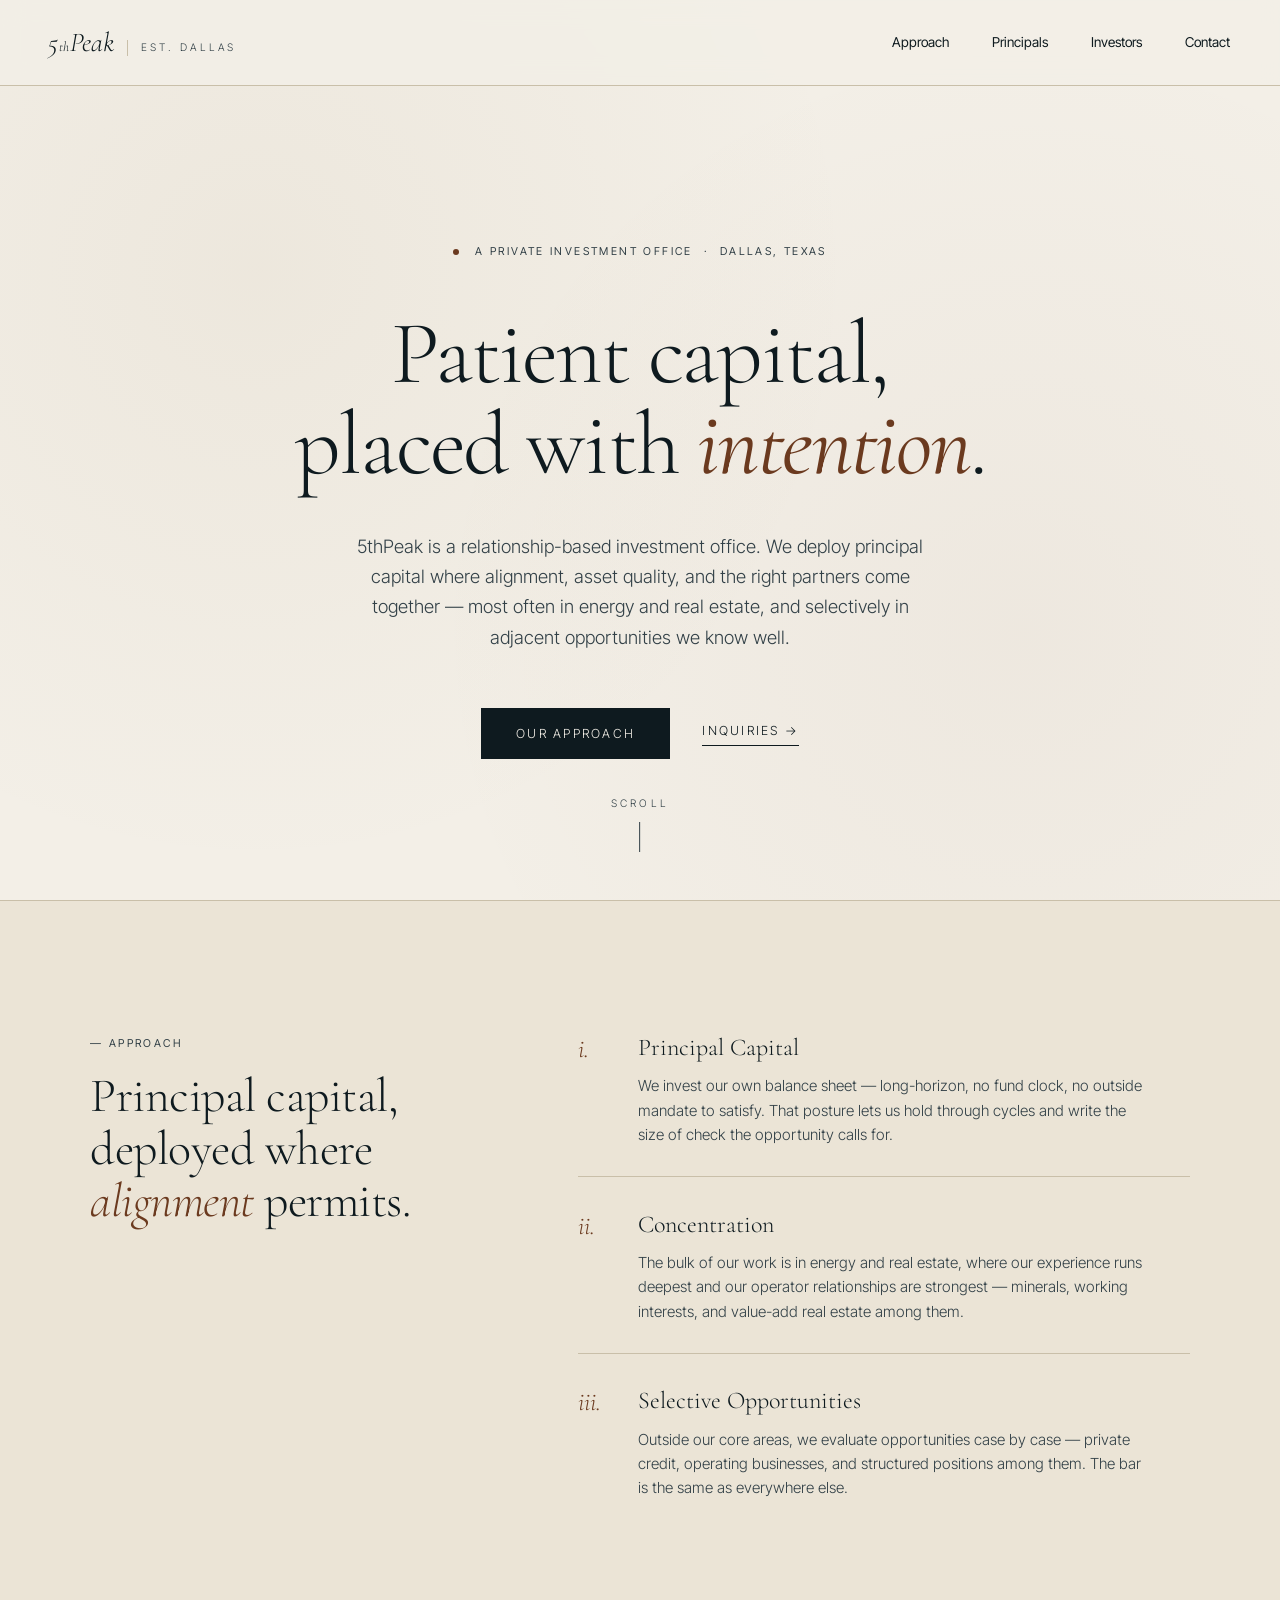
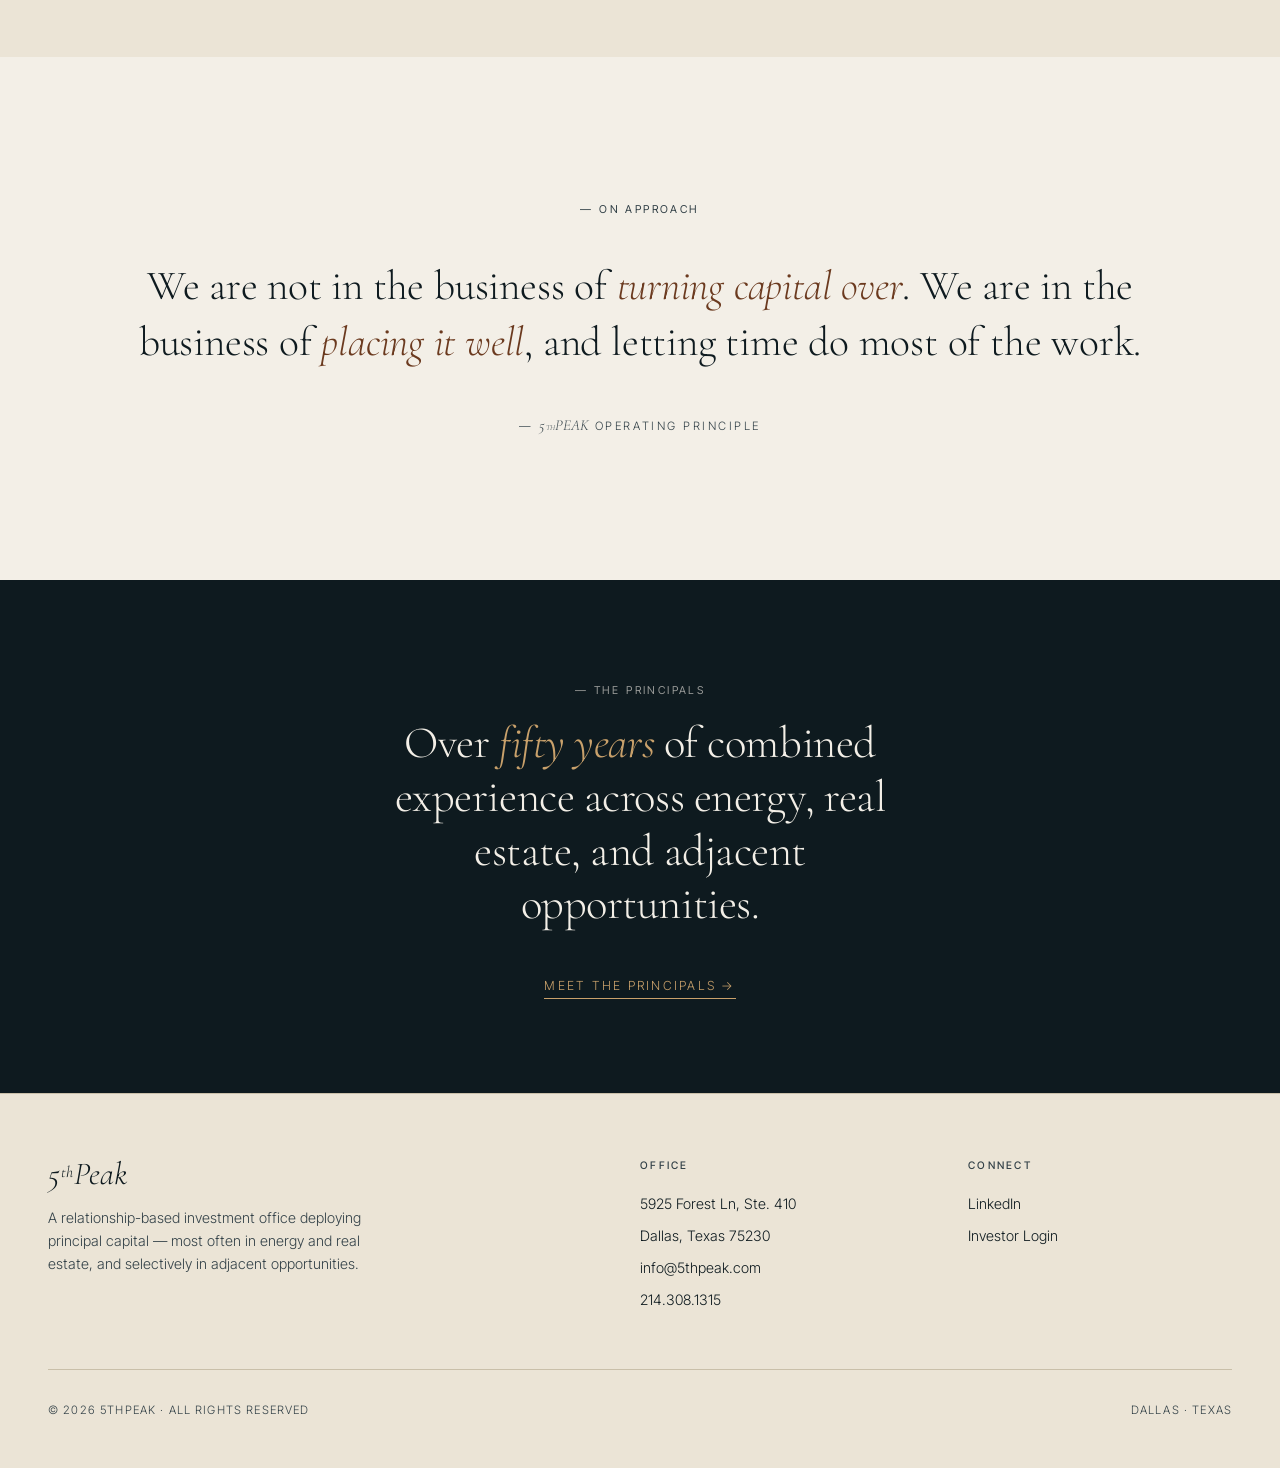
==== index.html @ 47a08d06 "Initial commit — 5thPeak static site" ====
<!DOCTYPE html>
<html lang="en">
<head>
<meta charset="UTF-8">
<meta name="viewport" content="width=device-width, initial-scale=1.0">
<title>5thPeak — A Private Investment Office in Dallas</title>
<meta name="description" content="5thPeak is a relationship-based private investment office in Dallas, Texas. We deploy principal capital where alignment, asset quality, and the right partners come together — most often in energy and real estate.">
<meta name="theme-color" content="#f3efe7">
<link rel="canonical" href="https://www.5thpeak.com/">

<!-- Favicons -->
<link rel="icon" type="image/svg+xml" href="/favicon.svg">
<link rel="icon" type="image/png" sizes="32x32" href="/favicon-32.png">
<link rel="apple-touch-icon" sizes="180x180" href="/apple-touch-icon.png">

<!-- Open Graph -->
<meta property="og:type" content="website">
<meta property="og:site_name" content="5thPeak">
<meta property="og:title" content="5thPeak — A Private Investment Office in Dallas">
<meta property="og:description" content="A relationship-based investment office deploying principal capital in energy, real estate, and selectively in adjacent opportunities.">
<meta property="og:url" content="https://www.5thpeak.com/">
<meta property="og:image" content="https://www.5thpeak.com/og-image.png">
<meta property="og:image:width" content="1200">
<meta property="og:image:height" content="630">

<!-- Twitter -->
<meta name="twitter:card" content="summary_large_image">
<meta name="twitter:title" content="5thPeak — A Private Investment Office in Dallas">
<meta name="twitter:description" content="A relationship-based investment office deploying principal capital in energy, real estate, and selectively in adjacent opportunities.">
<meta name="twitter:image" content="https://www.5thpeak.com/og-image.png">

<!-- Fonts -->
<link rel="preconnect" href="https://fonts.googleapis.com">
<link rel="preconnect" href="https://fonts.gstatic.com" crossorigin>
<link href="https://fonts.googleapis.com/css2?family=Cormorant+Garamond:ital,wght@0,300;0,400;0,500;1,300;1,400&family=Inter+Tight:wght@300;400;500&display=swap" rel="stylesheet">

<link rel="stylesheet" href="/assets/css/site.css">

<!-- JSON-LD: Organization (NAP for Knowledge Panel / local search) -->
<script type="application/ld+json">
{
  "@context": "https://schema.org",
  "@type": "Organization",
  "name": "5thPeak",
  "url": "https://www.5thpeak.com",
  "logo": "https://www.5thpeak.com/icon-512.png",
  "image": "https://www.5thpeak.com/og-image.png",
  "description": "A relationship-based private investment office deploying principal capital in energy, real estate, and selectively in adjacent opportunities.",
  "address": {
    "@type": "PostalAddress",
    "streetAddress": "5925 Forest Ln, Ste. 410",
    "addressLocality": "Dallas",
    "addressRegion": "TX",
    "postalCode": "75230",
    "addressCountry": "US"
  },
  "telephone": "+1-214-308-1315",
  "email": "info@5thpeak.com",
  "sameAs": [
    "https://www.linkedin.com/company/5thpeak/"
  ]
}
</script>
</head>
<body>

<a class="skip-link" href="#main">Skip to content</a>

<nav aria-label="Primary">
  <div class="brand">
    <a href="/" class="wordmark" aria-label="5thPeak — Home">5<span class="th">th</span>Peak</a>
    <span class="brand-sub">Est. Dallas</span>
  </div>
  <div class="nav-links">
    <a href="/approach.html">Approach</a>
    <a href="/principals.html">Principals</a>
    <a href="/investors.html">Investors</a>
    <a href="/contact.html">Contact</a>
  </div>
</nav>

<main id="main">

  <section class="hero">
    <div class="hero-inner">
      <div class="hero-meta">
        <span class="dot" aria-hidden="true"></span>
        <span class="mono-label">A private investment office &nbsp;·&nbsp; Dallas, Texas</span>
      </div>
      <h1>Patient capital,<br>placed with <em>intention</em>.</h1>
      <p class="hero-lede">
        5thPeak is a relationship-based investment office. We deploy principal capital
        where alignment, asset quality, and the right partners come together — most
        often in energy and real estate, and selectively in adjacent opportunities we
        know well.
      </p>
      <div class="hero-cta">
        <a href="/approach.html" class="btn-primary">Our Approach</a>
        <a href="/contact.html" class="btn-link">Inquiries <span aria-hidden="true">→</span></a>
      </div>
    </div>
    <a href="#approach" class="scroll-cue" aria-label="Scroll to approach">Scroll</a>
  </section>

  <section class="approach" id="approach">
    <div class="approach-inner">
      <div class="approach-head">
        <span class="mono-label">— Approach</span>
        <h2>Principal capital, deployed where <em>alignment</em> permits.</h2>
      </div>
      <div>
        <div class="pillar">
          <span class="pillar-num" aria-hidden="true">i.</span>
          <div>
            <div class="pillar-name">Principal Capital</div>
            <p class="pillar-desc">
              We invest our own balance sheet — long-horizon, no fund clock, no outside
              mandate to satisfy. That posture lets us hold through cycles and write the
              size of check the opportunity calls for.
            </p>
          </div>
        </div>
        <div class="pillar">
          <span class="pillar-num" aria-hidden="true">ii.</span>
          <div>
            <div class="pillar-name">Concentration</div>
            <p class="pillar-desc">
              The bulk of our work is in energy and real estate, where our experience runs
              deepest and our operator relationships are strongest — minerals, working
              interests, and value-add real estate among them.
            </p>
          </div>
        </div>
        <div class="pillar">
          <span class="pillar-num" aria-hidden="true">iii.</span>
          <div>
            <div class="pillar-name">Selective Opportunities</div>
            <p class="pillar-desc">
              Outside our core areas, we evaluate opportunities case by case — private
              credit, operating businesses, and structured positions among them. The bar
              is the same as everywhere else.
            </p>
          </div>
        </div>
      </div>
    </div>
  </section>

  <section class="philosophy">
    <span class="mono-label">— On Approach</span>
    <blockquote>
      We are not in the business of <em>turning capital over</em>.
      We are in the business of <em>placing it well</em>, and
      letting time do most of the work.
    </blockquote>
    <cite>— <span class="wordmark">5<span class="th">th</span>Peak</span> Operating Principle</cite>
  </section>

  <section class="team-sliver">
    <span class="mono-label">— The Principals</span>
    <h3>Over <em>fifty years</em> of combined experience across energy, real estate, and adjacent opportunities.</h3>
    <a href="/principals.html" class="team-link">Meet the Principals <span aria-hidden="true">→</span></a>
  </section>

</main>

<footer>
  <div class="footer-grid">
    <div class="footer-brand">
      <a href="/" class="wordmark">5<span class="th">th</span>Peak</a>
      <p class="footer-tagline">
        A relationship-based investment office deploying principal capital — most often
        in energy and real estate, and selectively in adjacent opportunities.
      </p>
    </div>
    <div class="footer-col">
      <h4>Office</h4>
      <p>5925 Forest Ln, Ste. 410</p>
      <p>Dallas, Texas 75230</p>
      <a href="mailto:info@5thpeak.com">info@5thpeak.com</a>
      <a href="tel:+12143081315">214.308.1315</a>
    </div>
    <div class="footer-col">
      <h4>Connect</h4>
      <a href="https://www.linkedin.com/company/5thpeak/" target="_blank" rel="noopener">LinkedIn</a>
      <a href="/investors.html">Investor Login</a>
    </div>
  </div>
  <div class="footer-bottom">
    <span>© 2026 5THPEAK · ALL RIGHTS RESERVED</span>
    <span>DALLAS · TEXAS</span>
  </div>
</footer>

</body>
</html>
---- assets/css/site.css ----
/* ==========================================================================
   5thPeak — site-wide stylesheet
   ========================================================================== */

:root {
  --ink: #0e1a1f;
  --ink-soft: #324047;
  --paper: #f3efe7;
  --paper-warm: #ebe4d6;
  --rule: #c9bfa9;
  --accent: #6b3a1f;
  --gold: #c9a16b;        /* used for team-link on dark; was previously hard-coded */
}

* { margin: 0; padding: 0; box-sizing: border-box; }
html { scroll-behavior: smooth; }
html, body { background: var(--paper); color: var(--ink); }
body {
  font-family: 'Inter Tight', sans-serif;
  font-weight: 300;
  line-height: 1.55;
  overflow-x: hidden;
}

/* ===== Skip link (visible on focus) ===== */

.skip-link {
  position: absolute;
  left: 0.75rem;
  top: 0.75rem;
  transform: translateY(-150%);
  background: var(--ink);
  color: var(--paper);
  padding: 0.6rem 1rem;
  font-size: 0.78rem;
  letter-spacing: 0.18em;
  text-transform: uppercase;
  text-decoration: none;
  z-index: 200;
  transition: transform 0.2s;
}
.skip-link:focus,
.skip-link:focus-visible {
  transform: translateY(0);
  outline: 2px solid var(--accent);
  outline-offset: 2px;
}

/* ===== Global focus ring ===== */

a:focus-visible,
button:focus-visible,
[type="submit"]:focus-visible {
  outline: 2px solid var(--accent);
  outline-offset: 3px;
  border-radius: 1px;
}

/* ===== Type primitives ===== */

.mono-label {
  font-family: 'Inter Tight', sans-serif;
  font-size: 0.68rem;
  letter-spacing: 0.22em;
  text-transform: uppercase;
  color: var(--ink-soft);
  font-weight: 400;
}

/* The wordmark — closed up "5thPeak", italic 300.
   Spec: "th" sized so its top aligns with the top of the 5 (cap-height aligned),
   NOT a true floating superscript. */
.wordmark {
  font-family: 'Cormorant Garamond', serif;
  font-style: italic;
  font-weight: 300;
  letter-spacing: 0.005em;
  color: var(--ink);
  line-height: 1;
  display: inline-flex;
  align-items: baseline;
  text-decoration: none;
}
.wordmark .th {
  font-size: 0.5em;        /* th renders at half the size of the 5 / Peak */
  vertical-align: 0.45em;  /* baseline raised; tops sit just below the cap of the 5 */
  margin-left: 0.05em;     /* a hair of optical breathing room after the 5 */
  margin-right: 0.06em;    /* and before the P */
  letter-spacing: 0;
}

/* ===== Nav (shared across all pages) ===== */

nav {
  position: fixed; top: 0; left: 0; right: 0; z-index: 100;
  padding: 1.6rem 3rem;
  display: flex; justify-content: space-between; align-items: center;
  background: rgba(243, 239, 231, 0.85);
  backdrop-filter: blur(12px);
  -webkit-backdrop-filter: blur(12px);
  border-bottom: 1px solid var(--rule);
}
.brand { display: flex; align-items: baseline; gap: 0.8rem; }
.brand .wordmark { font-size: 1.7rem; }
.brand-sub {
  font-size: 0.65rem; letter-spacing: 0.3em; text-transform: uppercase;
  color: var(--ink-soft);
  padding-left: 0.8rem;
  border-left: 1px solid var(--rule);
}
.nav-links { display: flex; gap: 2.5rem; align-items: center; }
.nav-links a {
  color: var(--ink); text-decoration: none;
  font-size: 0.85rem; font-weight: 400;
  padding: 0.4rem 0.1rem;
  transition: color 0.3s;
}
.nav-links a:hover { color: var(--accent); }
.nav-links a[aria-current="page"],
.nav-links a.current { color: var(--accent); }

/* ===== Hero / page header ===== */

.hero {
  min-height: 100vh;          /* fallback */
  min-height: 100svh;         /* mobile-safe */
  padding: 11rem 3rem 5rem;
  position: relative;
  display: flex;
  align-items: center;
  justify-content: center;
}
.hero::before {
  content: ""; position: absolute; inset: 0;
  background-image:
    radial-gradient(circle at 20% 30%, rgba(138, 109, 59, 0.06) 0%, transparent 50%),
    radial-gradient(circle at 80% 70%, rgba(107, 58, 31, 0.04) 0%, transparent 50%);
  pointer-events: none;
}
.hero-inner { max-width: 1000px; text-align: center; position: relative; }
.hero-meta { display: inline-flex; gap: 1rem; align-items: center; margin-bottom: 3rem; }
.hero-meta .dot { width: 6px; height: 6px; border-radius: 50%; background: var(--accent); }
.hero h1 {
  font-family: 'Cormorant Garamond', serif;
  font-weight: 300;
  font-size: clamp(3.5rem, 7vw, 6rem);
  line-height: 1.02;
  letter-spacing: -0.02em;
  color: var(--ink);
  margin: 0 auto;
  max-width: 18ch;
}
.hero h1 em { font-style: italic; color: var(--accent); font-weight: 400; }
.hero-lede {
  margin: 2.5rem auto 0;
  font-size: 1.15rem;
  line-height: 1.65;
  color: var(--ink-soft);
  max-width: 36rem;
}
.hero-cta { margin-top: 3.5rem; display: flex; gap: 2rem; align-items: center; justify-content: center; flex-wrap: wrap; }
.btn-primary {
  background: var(--ink); color: var(--paper);
  padding: 1rem 2.2rem;
  font-family: 'Inter Tight', sans-serif;
  font-size: 0.78rem; letter-spacing: 0.18em; text-transform: uppercase;
  border: none; cursor: pointer;
  transition: background 0.3s;
  text-decoration: none;
  display: inline-block;
}
.btn-primary:hover { background: var(--accent); }
.btn-link {
  color: var(--ink); text-decoration: none;
  font-size: 0.78rem; letter-spacing: 0.18em; text-transform: uppercase;
  border-bottom: 1px solid var(--ink);
  padding-bottom: 0.3rem;
}
.scroll-cue {
  position: absolute;
  bottom: 3rem; left: 50%; transform: translateX(-50%);
  font-family: 'Inter Tight', sans-serif;
  font-size: 0.65rem; letter-spacing: 0.3em; text-transform: uppercase;
  color: var(--ink-soft);
  text-decoration: none;
  display: flex; flex-direction: column; align-items: center; gap: 0.6rem;
  background: none; border: none; cursor: pointer;
  font-weight: 300;
}
.scroll-cue::after { content: ""; width: 1px; height: 30px; background: var(--ink-soft); }
.scroll-cue:hover { color: var(--accent); }

/* Inner page header (lighter than hero) */
.page-header {
  padding: 11rem 3rem 5rem;
  text-align: center;
  border-bottom: 1px solid var(--rule);
  position: relative;
}
.page-header::before {
  content: ""; position: absolute; inset: 0;
  background-image:
    radial-gradient(circle at 25% 40%, rgba(138, 109, 59, 0.05) 0%, transparent 50%),
    radial-gradient(circle at 75% 60%, rgba(107, 58, 31, 0.04) 0%, transparent 50%);
  pointer-events: none;
}
.page-header-inner {
  max-width: 900px;
  margin: 0 auto;
  position: relative;
}
.page-header .mono-label { display: inline-block; margin-bottom: 1.5rem; }
.page-header h1 {
  font-family: 'Cormorant Garamond', serif;
  font-weight: 300;
  font-size: clamp(3rem, 6vw, 5rem);
  line-height: 1.05;
  letter-spacing: -0.02em;
  margin: 0 auto 2rem;
}
.page-header h1 em { font-style: italic; color: var(--accent); font-weight: 400; }
.page-lede {
  font-size: 1.1rem;
  line-height: 1.65;
  color: var(--ink-soft);
  max-width: 32rem;
  margin: 0 auto;
}

/* ===== Approach (landing) ===== */

.approach {
  padding: 8rem 3rem;
  border-top: 1px solid var(--rule);
  background: var(--paper-warm);
}
.approach-inner {
  max-width: 1100px;
  margin: 0 auto;
  display: grid;
  grid-template-columns: 1fr 1.5fr;
  gap: 5rem;
  align-items: start;
}
.approach-head h2 {
  font-family: 'Cormorant Garamond', serif;
  font-weight: 300;
  font-size: clamp(2.2rem, 4vw, 3rem);
  letter-spacing: -0.01em;
  line-height: 1.1;
  margin-top: 1rem;
}
.approach-head h2 em { font-style: italic; color: var(--accent); }
.pillar {
  display: grid;
  grid-template-columns: 60px 1fr;
  padding: 1.8rem 0;
  border-bottom: 1px solid var(--rule);
  align-items: start;
}
.pillar:first-child { padding-top: 0; }
.pillar:last-child { border-bottom: none; }
.pillar-num {
  font-family: 'Cormorant Garamond', serif;
  font-size: 1.6rem; font-style: italic;
  color: var(--accent);
}
.pillar-name {
  font-family: 'Cormorant Garamond', serif;
  font-size: 1.5rem;
  margin-bottom: 0.5rem;
  color: var(--ink);
}
.pillar-desc {
  font-size: 0.95rem;
  color: var(--ink-soft);
  line-height: 1.6;
  max-width: 32rem;
}

/* ===== Philosophy block ===== */

.philosophy {
  padding: 9rem 3rem;
  max-width: 1100px;
  margin: 0 auto;
  text-align: center;
}
.philosophy .mono-label { display: block; margin-bottom: 2.5rem; }
.philosophy blockquote {
  font-family: 'Cormorant Garamond', serif;
  font-weight: 300;
  font-size: clamp(1.8rem, 3.5vw, 2.6rem);
  line-height: 1.35;
  color: var(--ink);
  letter-spacing: -0.005em;
}
.philosophy blockquote em { font-style: italic; color: var(--accent); }
.philosophy cite {
  display: block;
  margin-top: 3rem;
  font-style: normal;
  font-size: 0.72rem;
  letter-spacing: 0.22em;
  text-transform: uppercase;
  color: var(--ink-soft);
}
.philosophy cite .wordmark { font-size: 0.95rem; color: var(--ink-soft); }

/* ===== Team sliver (landing) ===== */

.team-sliver {
  padding: 6rem 3rem;
  background: var(--ink);
  color: var(--paper);
  text-align: center;
}
.team-sliver .mono-label { color: rgba(243, 239, 231, 0.6); }
.team-sliver h3 {
  font-family: 'Cormorant Garamond', serif;
  font-weight: 300;
  font-size: clamp(2rem, 3.5vw, 2.8rem);
  letter-spacing: -0.01em;
  line-height: 1.2;
  margin: 1rem auto 2.5rem;
  max-width: 36rem;
}
.team-sliver h3 em { font-style: italic; color: var(--gold); }
.team-link {
  color: var(--gold);
  text-decoration: none;
  font-size: 0.78rem; letter-spacing: 0.18em; text-transform: uppercase;
  border-bottom: 1px solid var(--gold);
  padding-bottom: 0.3rem;
}

/* ===== Principals masthead ===== */

.principals {
  padding: 7rem 3rem;
  max-width: 1100px;
  margin: 0 auto;
}
.principal {
  display: grid;
  grid-template-columns: 280px 1fr;
  gap: 4rem;
  padding: 4rem 0;
  border-bottom: 1px solid var(--rule);
  align-items: start;
}
.principal:first-child { padding-top: 0; }
.principal:last-child { border-bottom: none; }
.principal-id { position: relative; }
.principal-num {
  font-family: 'Cormorant Garamond', serif;
  font-style: italic;
  font-size: 1rem;
  color: var(--accent);
  margin-bottom: 1.2rem;
  display: block;
}
.principal-name {
  font-family: 'Cormorant Garamond', serif;
  font-weight: 300;
  font-size: 2rem;
  line-height: 1.1;
  letter-spacing: -0.01em;
  color: var(--ink);
  margin-bottom: 0.6rem;
}
.principal-role {
  font-size: 0.72rem;
  letter-spacing: 0.22em;
  text-transform: uppercase;
  color: var(--ink-soft);
  font-weight: 400;
}
.principal-bio {
  font-size: 1rem;
  line-height: 1.75;
  color: var(--ink);
  max-width: 38rem;
}
.principal-bio p + p { margin-top: 1.2rem; }
.principal-bio em { font-style: italic; }

/* ===== Approach detail page ===== */

.approach-detail {
  padding: 6rem 3rem;
  max-width: 1100px;
  margin: 0 auto;
}
.approach-section {
  display: grid;
  grid-template-columns: 320px 1fr;
  gap: 5rem;
  padding: 5rem 0;
  border-bottom: 1px solid var(--rule);
  align-items: start;
}
.approach-section:first-child { padding-top: 0; }
.approach-section:last-child { border-bottom: none; }
.approach-id .num {
  font-family: 'Cormorant Garamond', serif;
  font-style: italic;
  font-size: 1rem;
  color: var(--accent);
  display: block;
  margin-bottom: 1.2rem;
}
.approach-id h2 {
  font-family: 'Cormorant Garamond', serif;
  font-weight: 300;
  font-size: clamp(2rem, 3vw, 2.6rem);
  line-height: 1.1;
  letter-spacing: -0.01em;
  color: var(--ink);
  margin-bottom: 1rem;
}
.approach-id h2 em { font-style: italic; color: var(--accent); }
.approach-id .summary {
  font-size: 0.95rem;
  color: var(--ink-soft);
  line-height: 1.6;
  max-width: 24rem;
}
.approach-body {
  font-size: 1rem;
  line-height: 1.75;
  color: var(--ink);
  max-width: 38rem;
}
.approach-body p + p { margin-top: 1.2rem; }
.approach-body h3 {
  font-family: 'Cormorant Garamond', serif;
  font-weight: 400;
  font-style: italic;
  font-size: 1.2rem;
  color: var(--ink);
  margin-top: 2rem;
  margin-bottom: 0.6rem;
}

/* ===== Coda ===== */

.coda {
  padding: 7rem 3rem;
  background: var(--paper-warm);
  border-top: 1px solid var(--rule);
  text-align: center;
}
.coda-inner { max-width: 700px; margin: 0 auto; }
.coda .mono-label { display: block; margin-bottom: 2rem; }
.coda blockquote {
  font-family: 'Cormorant Garamond', serif;
  font-weight: 300;
  font-size: clamp(1.5rem, 2.6vw, 2rem);
  line-height: 1.4;
  color: var(--ink);
  letter-spacing: -0.005em;
}
.coda blockquote em { font-style: italic; color: var(--accent); }

/* ===== Contact page ===== */

.contact-grid {
  padding: 6rem 3rem 8rem;
  max-width: 1100px;
  margin: 0 auto;
  display: grid;
  grid-template-columns: 1fr 1.2fr;
  gap: 6rem;
  align-items: start;
}
.contact-info h2 {
  font-family: 'Cormorant Garamond', serif;
  font-weight: 300;
  font-style: italic;
  font-size: 1.6rem;
  margin-bottom: 2rem;
}
.contact-info-block {
  padding: 1.5rem 0;
  border-bottom: 1px solid var(--rule);
}
.contact-info-block:first-of-type { border-top: 1px solid var(--rule); }
.contact-info-block .label {
  font-size: 0.65rem;
  letter-spacing: 0.22em;
  text-transform: uppercase;
  color: var(--ink-soft);
  margin-bottom: 0.5rem;
  font-weight: 400;
}
.contact-info-block p, .contact-info-block a {
  font-size: 1rem;
  color: var(--ink);
  text-decoration: none;
  line-height: 1.6;
  display: block;
}
.contact-info-block a:hover { color: var(--accent); }

.contact-form-wrap {
  background: var(--paper-warm);
  padding: 3rem;
  border: 1px solid var(--rule);
}
.contact-form-wrap .mono-label { display: block; margin-bottom: 1rem; }
.contact-form-wrap h3 {
  font-family: 'Cormorant Garamond', serif;
  font-weight: 300;
  font-size: 1.8rem;
  margin-bottom: 0.6rem;
  letter-spacing: -0.01em;
}
.contact-form-wrap .helper {
  font-size: 0.9rem;
  color: var(--ink-soft);
  margin-bottom: 2.5rem;
  line-height: 1.6;
}
.field { margin-bottom: 1.4rem; }
.field label {
  display: block;
  font-size: 0.65rem;
  letter-spacing: 0.22em;
  text-transform: uppercase;
  color: var(--ink-soft);
  margin-bottom: 0.5rem;
  font-weight: 400;
}
.field input, .field textarea {
  width: 100%;
  background: var(--paper);
  border: 1px solid var(--rule);
  padding: 0.85rem 1rem;
  font-family: 'Inter Tight', sans-serif;
  font-weight: 300;
  font-size: 0.95rem;
  color: var(--ink);
  transition: border-color 0.2s;
}
.field input:focus, .field textarea:focus {
  outline: none;
  border-color: var(--ink);
}
.field input:focus-visible, .field textarea:focus-visible {
  outline: 2px solid var(--accent);
  outline-offset: 2px;
  border-color: var(--ink);
}
.field textarea { resize: vertical; min-height: 120px; }

/* ===== Investors login ===== */

.login-wrap {
  min-height: 100vh;
  min-height: 100svh;
  padding: 8rem 1.5rem 4rem;
  display: flex;
  flex-direction: column;
  align-items: center;
  justify-content: center;
  position: relative;
}
.login-wrap::before {
  content: ""; position: absolute; inset: 0;
  background-image:
    radial-gradient(circle at 30% 40%, rgba(138, 109, 59, 0.05) 0%, transparent 50%),
    radial-gradient(circle at 70% 60%, rgba(107, 58, 31, 0.04) 0%, transparent 50%);
  pointer-events: none;
}
.login-card {
  position: relative;
  width: 100%;
  max-width: 440px;
  background: var(--paper);
  border: 1px solid var(--rule);
  padding: 3.5rem 3rem;
  text-align: center;
}
.login-card .mono-label { display: block; margin-bottom: 1.5rem; }
.login-card h1 {
  font-family: 'Cormorant Garamond', serif;
  font-weight: 300;
  font-size: 2.4rem;
  letter-spacing: -0.01em;
  margin-bottom: 0.5rem;
}
.login-card h1 em { font-style: italic; color: var(--accent); }
.login-card .helper {
  font-size: 0.9rem;
  color: var(--ink-soft);
  margin-bottom: 2.5rem;
  line-height: 1.6;
}
.login-card .field { text-align: left; }
.login-card .btn-primary {
  width: 100%;
  margin-top: 1rem;
}
.login-card .extra {
  margin-top: 2rem;
  padding-top: 1.5rem;
  border-top: 1px solid var(--rule);
  font-size: 0.85rem;
}
.login-card .extra a {
  color: var(--ink-soft);
  text-decoration: none;
  margin: 0 0.5rem;
  transition: color 0.2s;
}
.login-card .extra a:hover { color: var(--accent); }
.login-back {
  margin-top: 2rem;
  font-size: 0.7rem;
  letter-spacing: 0.22em;
  text-transform: uppercase;
  color: var(--ink-soft);
  text-decoration: none;
  position: relative;
}
.login-back:hover { color: var(--accent); }

/* ===== Footer ===== */

footer {
  padding: 4rem 3rem 3rem;
  background: var(--paper-warm);
  border-top: 1px solid var(--rule);
}
footer.on-warm { background: var(--paper); }
.footer-grid {
  display: grid;
  grid-template-columns: 2fr 1fr 1fr;
  gap: 4rem;
  padding-bottom: 3rem;
  border-bottom: 1px solid var(--rule);
  max-width: 1200px; margin: 0 auto;
}
.footer-brand .wordmark {
  font-size: 2rem;
  margin-bottom: 1rem;
  display: inline-block;
}
.footer-tagline {
  font-size: 0.9rem;
  color: var(--ink-soft);
  max-width: 22rem;
  line-height: 1.6;
}
.footer-col h4 {
  font-size: 0.65rem; letter-spacing: 0.22em;
  text-transform: uppercase;
  margin-bottom: 1.2rem;
  color: var(--ink-soft);
  font-weight: 500;
}
.footer-col a, .footer-col p {
  display: block;
  color: var(--ink);
  text-decoration: none;
  font-size: 0.9rem;
  margin-bottom: 0.6rem;
  transition: color 0.3s;
}
.footer-col a:hover { color: var(--accent); }
.footer-bottom {
  padding-top: 2rem;
  display: flex; justify-content: space-between;
  font-size: 0.72rem;
  color: var(--ink-soft);
  letter-spacing: 0.1em;
  max-width: 1200px; margin: 0 auto;
}
/* slim footer variant for the investor login page */
footer.footer-slim {
  padding: 2rem 1.5rem;
  background: transparent;
  border-top: 1px solid var(--rule);
  text-align: center;
  font-size: 0.7rem;
  letter-spacing: 0.18em;
  text-transform: uppercase;
  color: var(--ink-soft);
}
footer.footer-slim a { color: var(--ink-soft); text-decoration: none; }
footer.footer-slim a:hover { color: var(--accent); }
footer.footer-slim .sep { margin: 0 0.6rem; color: var(--rule); }

/* ===== Responsive ===== */

@media (max-width: 900px) {
  nav { padding: 1.2rem 1.5rem; }
  .nav-links { gap: 1.4rem; }
  .nav-links a { font-size: 0.78rem; }
  .brand-sub { display: none; }
  .hero { padding: 8rem 1.5rem 4rem; }
  .page-header { padding: 8rem 1.5rem 3.5rem; }
  .approach { padding: 5rem 1.5rem; }
  .approach-inner { grid-template-columns: 1fr; gap: 3rem; }
  .philosophy { padding: 5rem 1.5rem; }
  .team-sliver { padding: 4rem 1.5rem; }
  .principals { padding: 4rem 1.5rem; }
  .principal { grid-template-columns: 1fr; gap: 1.5rem; padding: 3rem 0; }
  .approach-detail { padding: 4rem 1.5rem; }
  .approach-section { grid-template-columns: 1fr; gap: 2rem; padding: 3rem 0; }
  .coda { padding: 5rem 1.5rem; }
  .contact-grid {
    grid-template-columns: 1fr;
    gap: 3rem;
    padding: 4rem 1.5rem 5rem;
  }
  .contact-form-wrap { padding: 2rem 1.5rem; }
  footer { padding: 3rem 1.5rem 2rem; }
  .footer-grid { grid-template-columns: 1fr; gap: 2.5rem; }
  .footer-bottom { flex-direction: column; gap: 0.5rem; }
}

@media (max-width: 480px) {
  nav {
    flex-direction: column;
    gap: 0.6rem;
    padding: 1rem 1.2rem;
  }
  .nav-links { gap: 1.1rem; }
  .nav-links a { font-size: 0.72rem; padding: 0.4rem 0.2rem; }
  .brand .wordmark { font-size: 1.5rem; }
  .hero { padding: 9.5rem 1.2rem 3.5rem; }
  .page-header { padding: 9.5rem 1.2rem 3rem; }
  .hero-cta { flex-direction: column; gap: 1.2rem; }
  .footer-bottom { gap: 0.4rem; text-align: center; }
}

/* ===== Reduced motion ===== */

@media (prefers-reduced-motion: reduce) {
  html { scroll-behavior: auto; }
  *, *::before, *::after {
    animation-duration: 0.01ms !important;
    animation-iteration-count: 1 !important;
    transition-duration: 0.01ms !important;
  }
}

/* ===== Print ===== */

@media print {
  nav, .scroll-cue, footer.footer-slim, .login-back { display: none !important; }
  body { background: #fff; color: #000; }
  .hero, .page-header { min-height: 0; padding: 1rem 0 1.5rem; }
  .hero::before, .page-header::before { display: none; }
  .approach, .team-sliver, .coda { background: #fff; color: #000; padding: 1.5rem 0; }
  .team-sliver { color: #000; }
  .team-sliver h3 em, .hero h1 em, .approach-head h2 em, .page-header h1 em { color: #000; }
  a { color: #000; text-decoration: underline; }
  footer { padding: 1rem 0; }
  .footer-grid { grid-template-columns: 1fr; gap: 1rem; padding-bottom: 1rem; }
  .principal { page-break-inside: avoid; }
  .approach-section { page-break-inside: avoid; }
}
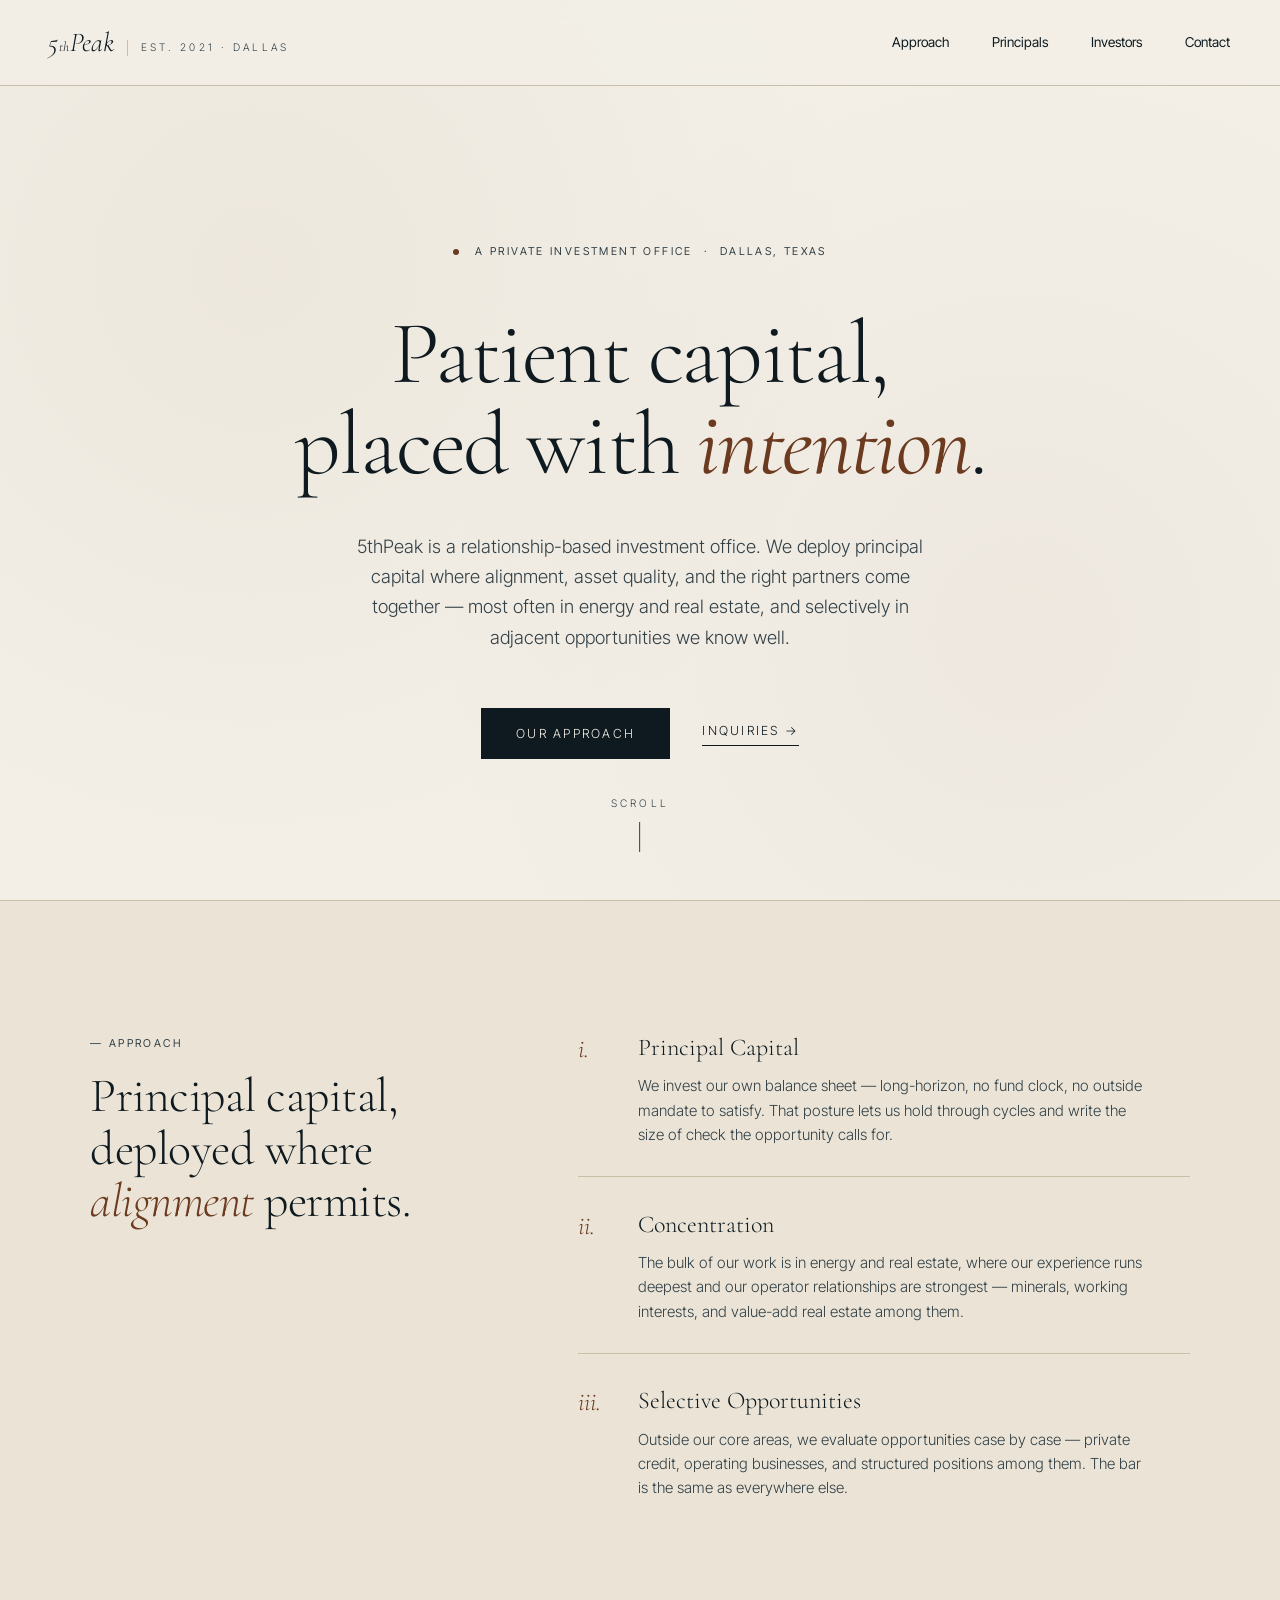
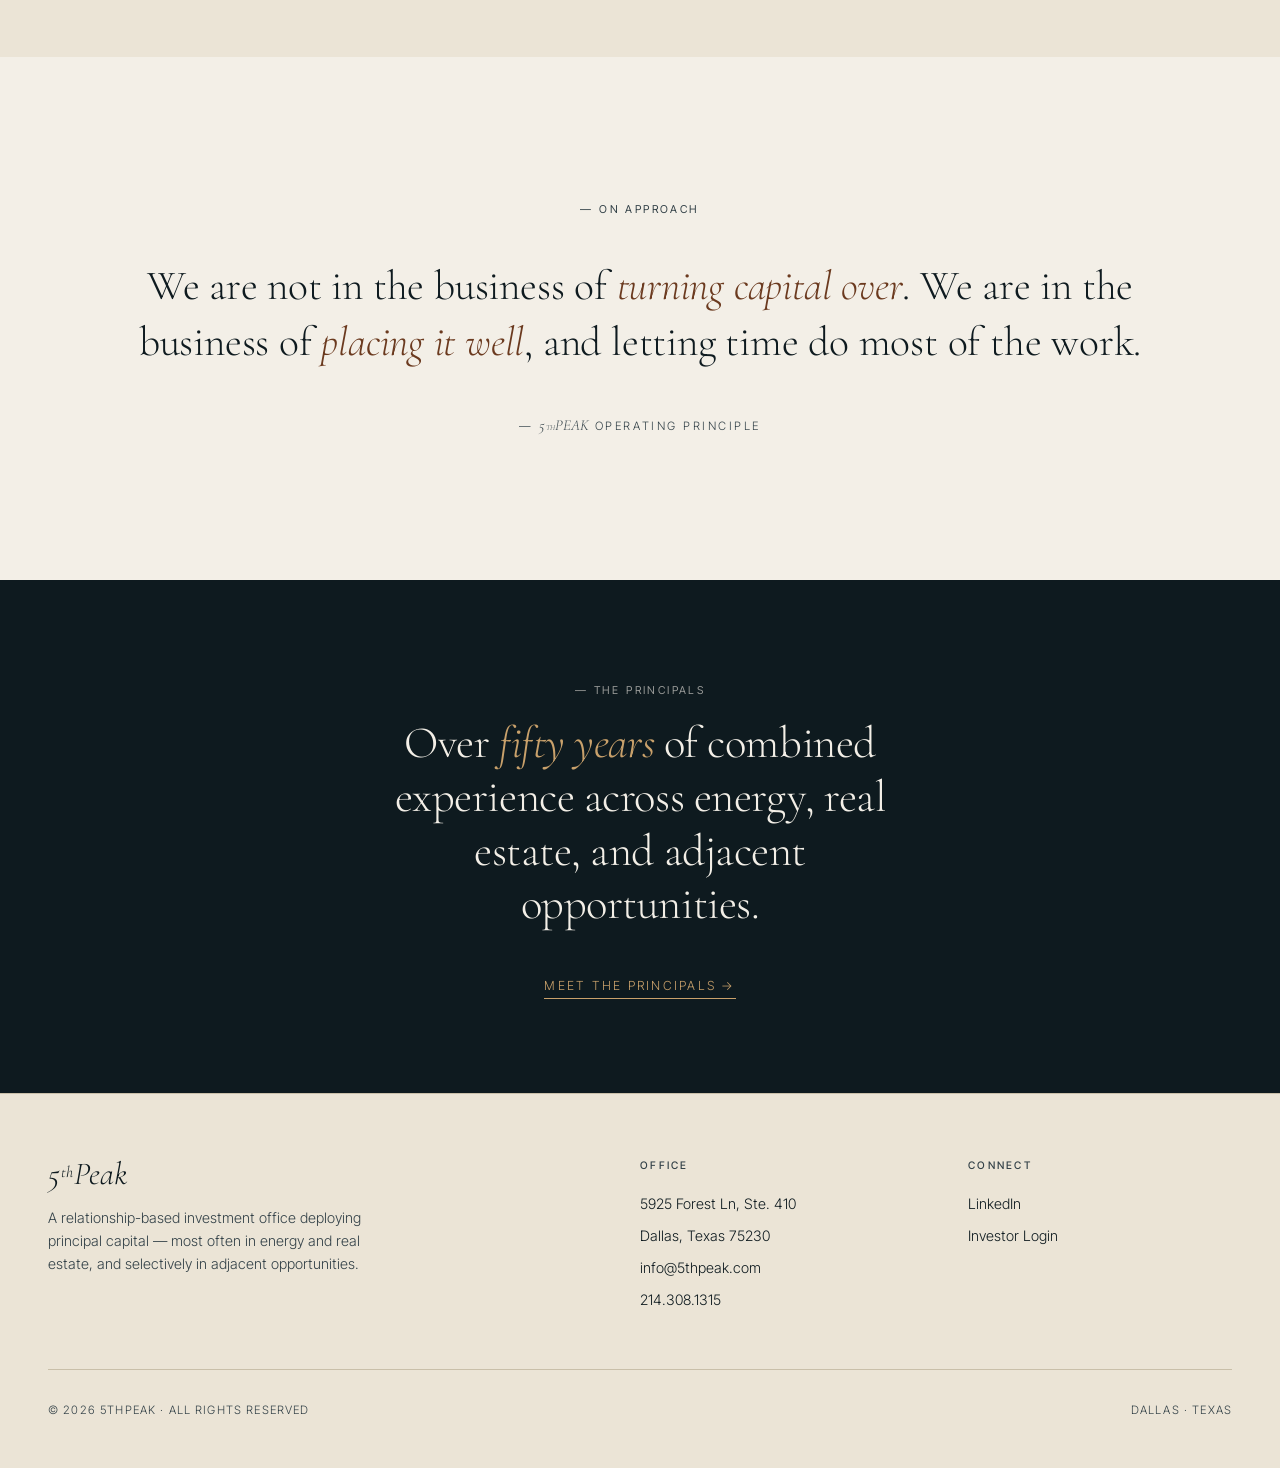
==== commit cd103757: "Add 2021 to brand-sub: Est. 2021 · Dallas" ====
--- a/index.html
+++ b/index.html
@@ -69,7 +69,7 @@
 <nav aria-label="Primary">
   <div class="brand">
     <a href="/" class="wordmark" aria-label="5thPeak — Home">5<span class="th">th</span>Peak</a>
-    <span class="brand-sub">Est. Dallas</span>
+    <span class="brand-sub">Est. 2021 &middot; Dallas</span>
   </div>
   <div class="nav-links">
     <a href="/approach.html">Approach</a>
